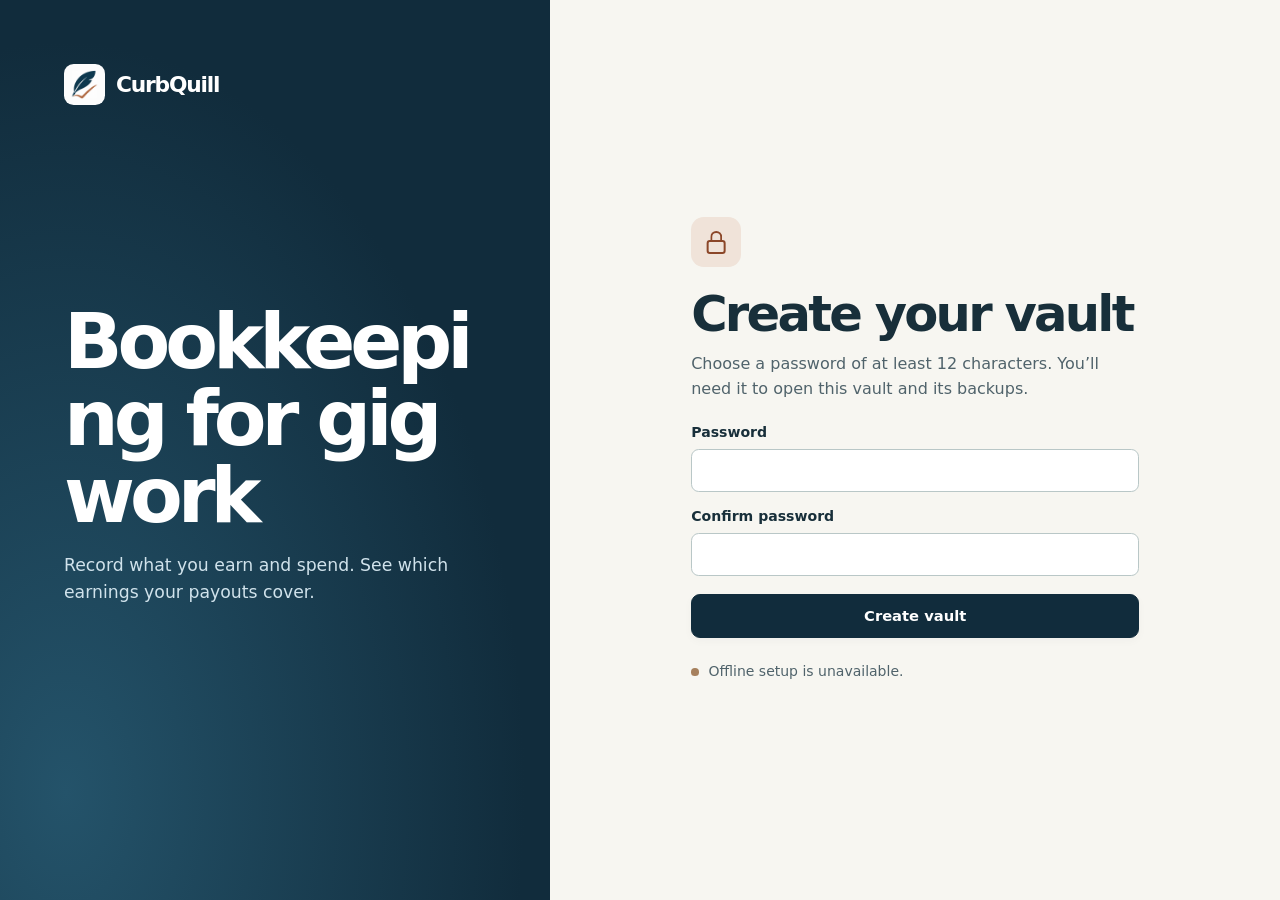
==== index.html @ 488014d4 "Add files via upload" ====
<!doctype html>
<html lang="en">
<head>
  <meta charset="utf-8">
  <meta name="viewport" content="width=device-width, initial-scale=1">
  <meta name="theme-color" content="#112c3c">
  <meta name="description" content="CurbQuill is an offline record book for gig workers.">
  <meta http-equiv="Content-Security-Policy" content="default-src 'self'; script-src 'self'; style-src 'self'; img-src 'self'; connect-src 'self'; worker-src 'self'; object-src 'none'; base-uri 'none'; form-action 'none'">
  <title>CurbQuill</title>
  <link rel="icon" href="./assets/icon-192.png">
  <link rel="apple-touch-icon" href="./assets/icon-192.png">
  <link rel="manifest" href="./manifest.webmanifest">
  <link rel="stylesheet" href="./styles.css">
  <script type="module" src="./app.js"></script>
</head>
<body>
  <a class="skip" href="#main" id="skip-app" hidden>Skip to content</a>
  <div id="gate" class="gate">
    <div class="gate-brand">
      <a class="brand" href="./"><img src="./assets/icon-192.png" alt=""><span>CurbQuill</span></a>
      <div class="gate-intro">
        <p class="gate-title">Bookkeeping for gig work</p>
        <p>Record what you earn and spend. See which earnings your payouts cover.</p>
      </div>
    </div>
    <main class="gate-main" id="unlock-main">
      <div class="gate-content">
        <div class="gate-icon" aria-hidden="true"></div>
        <h1 id="gate-title">Opening CurbQuill</h1>
        <p id="gate-description">Checking local browser storage…</p>
        <form id="gate-form" hidden>
          <label>Password <input id="password" type="password" maxlength="1024" required></label>
          <label id="confirm-label" hidden>Confirm password <input id="confirm-password" type="password" autocomplete="new-password" maxlength="1024"></label>
          <button class="primary" id="gate-action" type="submit">Unlock vault</button>
        </form>
        <p id="gate-error" class="message error" role="alert" hidden></p>
        <div class="gate-offline"><span class="dot" aria-hidden="true"></span><span data-offline>Setting up offline access…</span></div>
        <button class="secondary update" data-update hidden type="button">Apply app update</button>
      </div>
    </main>
  </div>

  <div id="app" class="layout" hidden>
    <aside class="sidebar">
      <div class="sidebar-top">
        <div class="brand"><img src="./assets/icon-192.png" alt=""><span>CurbQuill</span></div>
        <button id="mobile-lock" class="light mobile-lock" type="button">Lock</button>
      </div>
      <nav aria-label="Workspace">
        <button type="button" data-page="book" aria-current="page"><span aria-hidden="true">▤</span>Record book</button>
        <button type="button" data-page="payouts"><span aria-hidden="true">≋</span>Payout review</button>
        <button type="button" data-page="transfer"><span aria-hidden="true">⇄</span>Import &amp; export</button>
        <button type="button" data-page="vault"><span aria-hidden="true">◇</span>Vault</button>
      </nav>
      <div class="sidebar-bottom">
        <p class="offline"><span class="dot" aria-hidden="true"></span><span data-offline>Setting up offline access…</span></p>
        <button class="light update" data-update hidden type="button">Apply app update</button>
        <button class="light" id="desktop-lock" type="button">Lock vault</button>
      </div>
    </aside>

    <main class="main" id="main" tabindex="-1">
      <p id="feedback" class="message" role="status" hidden></p>

      <section id="book" aria-labelledby="book-title" class="page">
        <header class="page-header">
          <div><p class="eyebrow">Bookkeeping</p><h1 id="book-title" tabindex="-1">Record book</h1><p>Track gig income and business expenses in one place.</p></div>
          <button class="primary" id="add-record" type="button"><span aria-hidden="true">＋</span> New record</button>
        </header>
        <section class="summary" aria-labelledby="totals-title">
          <div class="section-title"><h2 id="totals-title">Whole record book</h2><span id="whole-count" class="muted"></span></div>
          <div id="whole-metrics" class="metrics"></div>
        </section>
        <section class="card ledger" aria-labelledby="records-title">
          <div class="section-title ledger-title"><h2 id="records-title">Transactions</h2><button class="text" id="clear-filters" type="button">Clear filters</button></div>
          <form id="filters" class="filters" role="search">
            <label class="search">Search records <input name="query" type="search" placeholder="Notes or reference"></label>
            <label>From <input name="from" type="date" min="2000-01-01" max="2099-12-31"></label>
            <label>Through <input name="through" type="date" min="2000-01-01" max="2099-12-31"></label>
            <label>Category <select name="category"></select></label>
            <label>Platform <select name="platform"></select></label>
          </form>
          <div class="filtered" id="filtered-summary" aria-live="polite"></div>
          <div class="table-wrap" id="ledger-table-wrap">
            <table class="data-table" id="ledger-table">
              <caption class="sr">Transactions in the current view</caption>
              <thead><tr><th scope="col">Date</th><th scope="col">Record</th><th scope="col">Platform</th><th scope="col">Category</th><th class="number" scope="col">Amount</th><th scope="col"><span class="sr">Edit</span></th></tr></thead>
              <tbody id="ledger-body"></tbody>
            </table>
          </div>
          <div class="empty" id="ledger-empty" hidden></div>
          <div id="ledger-pagination" class="pagination" hidden>
            <button class="secondary" id="ledger-prev" type="button">Previous</button>
            <span id="ledger-page"></span>
            <button class="secondary" id="ledger-next" type="button">Next</button>
          </div>
        </section>
      </section>

      <section id="payouts" aria-labelledby="payouts-title" class="page" hidden>
        <header class="page-header">
          <div><p class="eyebrow">Reconciliation</p><h1 id="payouts-title" tabindex="-1">Payout review</h1><p>Match cash received to earnings you’ve already recorded.</p></div>
          <button class="primary" id="add-payout" type="button"><span aria-hidden="true">＋</span> Record payout</button>
        </header>
        <div id="payout-metrics" class="metrics"></div>
        <p id="payout-notice" class="message" hidden>Unexplained cash is listed below. Your recorded earnings may be incomplete.</p>
        <div class="review-columns">
          <section class="card review-card" aria-labelledby="received-title">
            <div class="section-title"><h2 id="received-title">Payouts received</h2>
              <label class="sr" for="payout-status-filter">Payout status</label>
              <select id="payout-status-filter">
                <option value="">All statuses</option><option value="open">Needs explanation</option>
                <option value="pending">Pending review</option><option value="confirmed">Matched</option>
              </select>
            </div>
            <div id="payout-list" class="record-list"></div>
          </section>
          <section class="card review-card" aria-labelledby="outstanding-title">
            <div class="section-title"><div><h2 id="outstanding-title">Unsettled earnings</h2><p class="muted">Balances after confirmed allocations.</p></div></div>
            <div id="outstanding-list" class="record-list"></div>
          </section>
        </div>
      </section>

      <section id="transfer" aria-labelledby="transfer-title" class="page" hidden>
        <header class="page-header"><div><p class="eyebrow">Data transfer</p><h1 id="transfer-title" tabindex="-1">Import &amp; export</h1><p>Bring in a local CSV or prepare a copy of your records.</p></div></header>
        <div class="utility-grid">
          <section class="card utility"><h2>Import a CSV</h2><p>Map columns, check the preview, and review possible duplicates before saving.</p>
            <button class="primary" id="start-import" type="button">Import CSV</button><p id="mapping-count" class="muted"></p></section>
          <section class="card utility"><h2>Export records</h2><p>Choose the entire book or the current filtered view of transactions.</p>
            <button class="secondary" id="start-export" type="button">Export CSV</button></section>
        </div>
        <section class="card utility csv-guide">
          <h2>CSV format</h2>
          <p>Use UTF-8, a header row, dates as YYYY-MM-DD, and positive USD amounts such as <code>35.00</code>. Map a platform and a type, or supply defaults. Use a reference for every row or give the file a stable batch reference.</p>
          <p>Types are <code>income</code>, <code>expense</code>, and <code>payout</code>. A whole-book export includes all three types. Filtered exports include the visible transaction scope across all pages. Use an encrypted backup to preserve payout links, history, and settings.</p>
          <p>For the verified native synthetic CSV, the original columns are recognized. Set a platform label for the imported records.</p>
        </section>
      </section>

      <section id="vault" aria-labelledby="vault-title" class="page" hidden>
        <header class="page-header"><div><p class="eyebrow">Local storage</p><h1 id="vault-title" tabindex="-1">Vault</h1><p>Manage locking, offline access, and encrypted backups.</p></div></header>
        <div class="utility-grid">
          <section class="card utility"><h2>Locking</h2><p>Lock the vault now or choose how long it can sit idle.</p>
            <form id="lock-settings" class="inline-form"><label>Lock after
              <select name="minutes"><option value="1">1 minute</option><option value="5">5 minutes</option><option value="15">15 minutes</option><option value="30">30 minutes</option></select>
            </label><button type="submit" class="secondary">Save setting</button></form>
            <button id="settings-lock" class="text" type="button">Lock now</button>
          </section>
          <section class="card utility"><h2>Offline &amp; installation</h2><p data-offline>Setting up offline access…</p>
            <p>Use your browser’s install or Add to Home Screen option when available.</p>
            <button class="secondary" id="install" type="button" hidden>Install CurbQuill</button>
            <button class="secondary update" data-update hidden type="button">Apply app update</button>
          </section>
          <section class="card utility"><h2>Encrypted backup</h2><p>Download the entire book, including settings and payout reviews. Keep the file and its vault password somewhere you control.</p>
            <button id="backup" class="primary" type="button">Download encrypted backup</button></section>
          <section class="card utility"><h2>Restore a backup</h2><p>Preview an encrypted backup before replacing this vault’s records and settings. You’ll need the password used to create the backup.</p>
            <button id="start-restore" class="secondary" type="button">Restore encrypted backup</button></section>
        </div>
      </section>
    </main>
  </div>

  <dialog id="entry-dialog" aria-labelledby="entry-title">
    <form id="entry-form">
      <div class="dialog-head"><h2 id="entry-title">New record</h2><button class="text" type="button" data-close>Cancel</button></div>
      <div class="dialog-body">
        <div class="form-grid">
          <label>Record type <select name="kind"></select></label>
          <label>Date <input name="date" type="date" min="2000-01-01" max="2099-12-31" required></label>
          <label>Platform <input name="platform" list="platforms" maxlength="70" placeholder="e.g. DoorDash" required></label>
          <label>Source account <input name="account" maxlength="70" placeholder="Optional"></label>
          <label>Category <select name="category"></select></label>
          <label>Amount (USD) <input name="amount" inputmode="decimal" placeholder="0.00" maxlength="10" required></label>
          <label class="span">Reference <input name="reference" maxlength="160" required aria-describedby="reference-hint"></label>
          <p class="form-note span" id="reference-hint">Use the same reference if you retry this record.</p>
          <label class="span">Notes <textarea name="notes" maxlength="800" rows="3" placeholder="Optional"></textarea></label>
          <label class="span" id="correction-label" hidden>Correction reason <input name="reason" maxlength="240"></label>
          <label class="check span" id="distinct-label" hidden><input name="distinct" type="checkbox"> I checked the similar record. This is a separate payment or purchase.</label>
        </div>
        <p class="message error" data-error role="alert" hidden></p>
      </div>
      <div class="dialog-actions"><button class="primary" id="save-entry" type="submit">Save record</button></div>
    </form>
  </dialog>

  <dialog id="match-dialog" class="wide-dialog" aria-labelledby="match-title">
    <form id="match-form">
      <div class="dialog-head"><h2 id="match-title">Match payout</h2><button class="text" type="button" data-close>Close</button></div>
      <div class="dialog-body" id="match-body"></div>
      <div class="dialog-actions" id="match-actions"></div>
    </form>
  </dialog>

  <dialog id="import-dialog" class="wide-dialog" aria-labelledby="import-title">
    <form id="import-form">
      <div class="dialog-head"><h2 id="import-title">Import CSV</h2><button class="text" type="button" data-close>Cancel</button></div>
      <div class="dialog-body">
        <label id="csv-picker">Local CSV file <input id="csv-file" type="file" accept=".csv,text/csv,text/plain"></label>
        <div id="csv-mapping" hidden>
          <p id="csv-filename" class="muted"></p>
          <div class="form-grid">
            <label class="span">Saved mapping <select id="csv-preset"></select></label>
            <div id="mapping-fields" class="form-grid span"></div>
            <label>Default platform <input id="csv-platform" maxlength="70"></label>
            <label>Default source account <input id="csv-account" maxlength="70"></label>
            <label>Default record type <select id="csv-kind"></select></label>
            <label>Batch reference <input id="csv-batch" maxlength="50" placeholder="e.g. delivery-2026-11" aria-describedby="batch-hint"></label>
            <p class="form-note span" id="batch-hint">Required for rows without references. Keep the same batch reference and row order on retry.</p>
          </div>
        </div>
        <section id="csv-preview" aria-labelledby="csv-review-title" hidden>
          <h3 id="csv-review-title" tabindex="-1">Review import</h3>
          <p id="csv-preview-summary"></p>
          <div id="csv-preview-rows" class="preview-scroll" tabindex="0" aria-label="CSV preview rows"></div>
          <label>Save mapping as <input id="csv-mapping-name" maxlength="60" placeholder="Optional"></label>
        </section>
        <p class="message error" data-error role="alert" hidden></p>
      </div>
      <div class="dialog-actions">
        <button class="secondary" id="csv-back" type="button" hidden>Edit mapping</button>
        <button class="primary" id="preview-csv" type="submit" disabled>Preview rows</button>
      </div>
    </form>
  </dialog>

  <dialog id="export-dialog" aria-labelledby="export-title">
    <form id="export-form">
      <div class="dialog-head"><h2 id="export-title">Export CSV</h2><button class="text" type="button" data-close>Cancel</button></div>
      <div class="dialog-body">
        <label>Export scope <select name="scope"></select></label>
        <p class="message warning">CSV is plaintext. Anyone with the file can read its amounts, references, and notes.</p>
      </div>
      <div class="dialog-actions"><button class="primary" type="submit">Download plaintext CSV</button></div>
    </form>
  </dialog>

  <dialog id="restore-dialog" aria-labelledby="restore-title">
    <form id="restore-form">
      <div class="dialog-head"><h2 id="restore-title">Restore encrypted backup</h2><button class="text" type="button" data-close>Cancel</button></div>
      <div class="dialog-body">
        <div id="restore-inputs" class="stack">
          <label>Backup file <input name="file" type="file" accept=".cqvault,application/json" required></label>
          <label>Backup password <input name="password" type="password" maxlength="1024" autocomplete="off" required></label>
        </div>
        <section id="restore-preview" hidden></section>
        <p class="message error" data-error role="alert" hidden></p>
      </div>
      <div class="dialog-actions"><button class="primary" id="restore-submit" type="submit">Preview backup</button></div>
    </form>
  </dialog>
  <datalist id="platforms"></datalist>
</body>
</html>
---- styles.css ----
:root {
  color-scheme: light;
  --navy: #112c3c;
  --navy-light: #1e4052;
  --ink: #182f3a;
  --muted: #50636b;
  --page: #f7f6f1;
  --white: #ffffff;
  --line: #dce2dc;
  --copper: #9b5332;
  --green: #21644f;
  --mint: #eaf3ed;
  --focus: #ae562d;
  --shadow: 0 3px 10px #142e3b08;
  font-family: "Segoe UI", system-ui, sans-serif;
  font-size: 100%;
  color: var(--ink);
  background: var(--page);
}
* { box-sizing: border-box; }
body { margin: 0; min-width: 260px; line-height: 1.55; }
button, input, select, textarea { font: inherit; }
button, a, input, select, textarea { -webkit-tap-highlight-color: transparent; }
:focus-visible { outline: 3px solid var(--focus); outline-offset: 3px; }
[hidden] { display: none !important; }
a { color: var(--green); }
h1, h2, h3, p { margin: 0; }
h1 { font-size: clamp(2.25rem, 4.6vw, 3.65rem); letter-spacing: -.055em; line-height: 1.05; }
h2 { font-size: 1.22rem; letter-spacing: -.025em; line-height: 1.25; }
h3 { font-size: 1.12rem; letter-spacing: -.015em; }
p { overflow-wrap: anywhere; }
.muted { color: var(--muted); font-size: .875rem; }
.sr, .skip:not(:focus) { position: absolute; width: 1px; height: 1px; margin: -1px; overflow: hidden; clip-path: inset(50%); white-space: nowrap; }
.skip:focus { z-index: 3; position: fixed; top: .75rem; left: .75rem; padding: .7rem 1rem; background: white; border-radius: .4rem; }
.brand { display: inline-flex; align-items: center; gap: .7rem; color: inherit; font-size: 1.36rem; font-weight: 750; letter-spacing: -.055em; text-decoration: none; }
.brand img { width: 2.55rem; height: 2.55rem; border-radius: .6rem; }
button { cursor: pointer; min-height: 2.75rem; border-radius: .56rem; border: 1px solid transparent; font-size: .92rem; font-weight: 650; padding: .55rem .9rem; line-height: 1.25; }
button:disabled { opacity: .54; cursor: default; }
.primary { color: white; background: var(--navy); border-color: var(--navy); box-shadow: var(--shadow); }
.primary:hover:enabled { background: var(--navy-light); }
.secondary { color: var(--navy); background: white; border-color: #bfcac8; }
.secondary:hover:enabled { background: #edf3f2; }
.text { color: var(--green); background: transparent; }
.text:hover:enabled { background: var(--mint); }
.light { color: white; background: transparent; border-color: #7393a2; }
.light:hover:enabled { background: var(--navy-light); }
label { display: block; font-size: .88rem; font-weight: 640; min-width: 0; }
input:not([type=checkbox]), select, textarea { width: 100%; display: block; border: 1px solid #b9c7c7; border-radius: .48rem; padding: .54rem .65rem; min-height: 2.7rem; color: var(--ink); background: white; font-size: 1rem; line-height: 1.35; }
select { appearance: none; padding-right: 1.9rem; background-image: linear-gradient(45deg, transparent 50%, #526871 50%), linear-gradient(135deg, #526871 50%, transparent 50%); background-size: 5px 5px, 5px 5px; background-position: right 15px center, right 10px center; background-repeat: no-repeat; }
textarea { resize: vertical; }
input::placeholder, textarea::placeholder { color: #5f6c71; }
label > input:not([type=checkbox]), label > select, label > textarea { margin-top: .31rem; }
input[type=checkbox] { width: 1.13rem; height: 1.13rem; accent-color: var(--green); flex: 0 0 auto; }
.check { display: flex; align-items: flex-start; gap: .45rem; }
.gate { min-height: 100vh; min-height: 100dvh; display: grid; grid-template-columns: minmax(300px, .86fr) 1.14fr; }
.gate-brand { position: relative; background: radial-gradient(ellipse at 12% 88%, #24536a 0%, var(--navy) 67%); color: white; display: flex; flex-direction: column; justify-content: center; gap: 3rem; padding: clamp(1.5rem, 5vw, 5rem); }
.gate-brand .brand { position: absolute; top: clamp(1.5rem, 5vw, 5rem); }
.gate-intro { max-width: 32rem; }
.eyebrow { color: var(--copper); font-size: .82rem; letter-spacing: .12em; font-weight: 750; text-transform: uppercase; }
.gate-title { font-size: clamp(2.65rem, 6vw, 5.3rem); line-height: 1; letter-spacing: -.065em; font-weight: 720; margin: .65rem 0 1.1rem; }
.gate-title + p { color: #d0e2eb; font-size: 1.08rem; max-width: 25rem; }
.gate-main { display: grid; align-items: center; padding: clamp(1.3rem, 5vw, 5rem); }
.gate-content { width: min(100%, 28rem); margin-inline: auto; }
.gate-icon { position: relative; background: #f0e3d9; color: #8b4628; border-radius: .8rem; width: 3.1rem; height: 3.1rem; margin-bottom: 1.3rem; }
.gate-icon::before, .gate-icon::after { content: ""; position: absolute; left: 50%; transform: translateX(-50%); border: 2px solid currentColor; }
.gate-icon::before { width: .92rem; height: .65rem; top: 1.4rem; border-radius: .2rem; }
.gate-icon::after { width: .47rem; height: .55rem; top: .87rem; border-bottom: 0; border-radius: .5rem .5rem 0 0; }
.gate-content h1 { font-size: clamp(2rem, 4vw, 3.1rem); }
.gate-content h1 + p { margin-block: .75rem 1.3rem; color: var(--muted); }
.gate-content form { display: grid; gap: .85rem; }
.gate-content form button { margin-top: .32rem; }
.gate-offline { display: flex; align-items: center; gap: .6rem; color: var(--muted); margin-top: 1.4rem; font-size: .875rem; }
.dot { display: inline-block; width: .48rem; height: .48rem; flex: 0 0 auto; background: #a6805d; border-radius: 50%; }
body.offline-ready .dot { background: #5d9d83; }
.update { margin-top: .55rem; }
.layout { display: grid; grid-template-columns: 228px minmax(0, 1fr); min-height: 100vh; }
.sidebar { position: sticky; top: 0; height: 100vh; height: 100dvh; overflow-y: auto; background: var(--navy); color: white; padding: 1.6rem 1rem 1.1rem; display: flex; flex-direction: column; gap: 2.05rem; }
.sidebar .brand { margin-left: .5rem; }
.sidebar nav { display: grid; gap: .32rem; }
.sidebar nav button { background: transparent; color: #e1ecf1; text-align: left; display: flex; align-items: center; gap: .7rem; min-height: 2.9rem; }
.sidebar nav button:hover, .sidebar nav button[aria-current=page] { background: #23485c; color: white; }
.sidebar nav button[aria-current=page] { box-shadow: inset 3px 0 #e6a376; }
.sidebar nav button span { color: #f0bb96; font-size: 1.15rem; width: 1.15rem; text-align: center; }
.sidebar-bottom { margin-top: auto; display: grid; gap: .4rem; }
.offline { display: flex; align-items: center; gap: .6rem; margin: 0 .1rem .3rem; color: #d5e4ea; font-size: .83rem; }
.mobile-lock { display: none; }
.main { width: min(100%, 1430px); padding: 2.6rem clamp(1.3rem, 3.7vw, 4rem) 4.5rem; margin-inline: auto; }
.page-header { display: flex; gap: 1rem; align-items: end; justify-content: space-between; margin-bottom: 1.9rem; }
.page-header h1 { margin-top: .36rem; }
.page-header h1 + p { color: var(--muted); margin-top: .55rem; }
.page-header button { white-space: nowrap; }
.page-header button span { font-size: 1rem; }
.summary { margin-bottom: 1.65rem; }
.section-title { display: flex; justify-content: space-between; align-items: center; gap: .6rem; margin-bottom: .8rem; }
.metrics { display: grid; grid-template-columns: repeat(4, minmax(0, 1fr)); gap: .65rem; margin-bottom: .5rem; }
.metric { background: var(--white); border: 1px solid var(--line); border-radius: .72rem; min-width: 0; padding: .78rem 1rem .85rem; box-shadow: var(--shadow); }
.metric span { color: var(--muted); font-size: .875rem; font-weight: 620; }
.metric strong { display: block; font-size: clamp(1.18rem, 2.6vw, 2rem); letter-spacing: -.053em; font-variant-numeric: tabular-nums; line-height: 1.17; margin-top: .24rem; overflow-wrap: anywhere; }
.metric small { display: block; margin-top: .38rem; font-size: .78rem; color: var(--muted); }
.metric.accent { background: var(--mint); border-color: #cbdcd1; }
.metric.cash { background: #f3eee8; border-color: #e1d7ca; }
.card { background: white; border: 1px solid var(--line); border-radius: .85rem; box-shadow: var(--shadow); min-width: 0; }
.ledger { overflow: hidden; }
.ledger-title { margin: .9rem 1.15rem .35rem; }
.filters { display: grid; grid-template-columns: 1.5fr repeat(4, minmax(0, 1fr)); gap: .6rem; margin: 0 1.15rem 1rem; }
.filtered { display: flex; flex-wrap: wrap; align-items: baseline; gap: .25rem 1rem; padding: .64rem 1.15rem; border-block: 1px solid var(--line); background: #f2f5f2; font-size: .875rem; color: var(--muted); font-variant-numeric: tabular-nums; }
.filtered strong { color: var(--ink); }
.table-wrap { overflow-x: auto; }
table { width: 100%; border-collapse: collapse; }
th, td { padding: .61rem .7rem; text-align: left; overflow-wrap: anywhere; }
th:first-child, td:first-child { padding-left: 1.15rem; }
th:last-child, td:last-child { padding-right: 1.15rem; }
th { color: var(--muted); font-size: .875rem; }
td { border-top: 1px solid #e9eeea; font-size: .92rem; }
td small, .record-list small { display: block; color: var(--muted); font-size: .82rem; }
td .description { max-width: 34ch; white-space: nowrap; text-overflow: ellipsis; overflow: hidden; }
td button { padding: .4rem .65rem; }
.number { text-align: right; font-variant-numeric: tabular-nums; }
.empty { padding: 2rem 1.15rem; text-align: center; color: var(--muted); }
.empty strong { display: block; color: var(--ink); margin-bottom: .3rem; }
.empty .secondary { margin-top: .85rem; }
.pagination { display: flex; justify-content: end; align-items: center; gap: .7rem; border-top: 1px solid var(--line); padding: .6rem 1.15rem; font-size: .88rem; }
.review-columns, .utility-grid { display: grid; grid-template-columns: 1fr 1fr; gap: .9rem; margin-top: 1rem; }
.review-card, .utility { padding: 1.15rem; }
.review-card .section-title select { width: auto; max-width: 52%; font-size: .875rem; }
.record-list .item { padding: .75rem 0; border-top: 1px solid var(--line); display: flex; justify-content: space-between; align-items: start; gap: .65rem; }
.record-list .item > div { min-width: 0; }
.record-list .item p { overflow-wrap: anywhere; }
.record-list .item .side { text-align: right; flex: 0 0 auto; }
.record-list .item .amount { font-weight: 740; font-variant-numeric: tabular-nums; }
.record-list .item .text { display: block; margin-left: auto; }
.badge { display: inline-block; border-radius: 3rem; padding: .12rem .5rem; background: #f6ead9; color: #735126; font-size: .79rem; font-weight: 690; margin-top: .26rem; }
.badge.confirmed { background: var(--mint); color: #23624d; }
.badge.pending { background: #e8eff4; color: #34596f; }
.utility p { color: var(--muted); margin-top: .48rem; }
.utility button, .utility .inline-form { margin-top: .85rem; }
.utility .inline-form button { margin-top: 0; }
.csv-guide { margin-top: .9rem; }
.inline-form { display: flex; align-items: end; gap: .65rem; flex-wrap: wrap; }
.inline-form label { flex: 1 1 8rem; }
.message { margin-block: .75rem; padding: .65rem .8rem; border: 1px solid #bfd5ca; border-radius: .55rem; background: #edf5ef; color: #275542; font-size: .9rem; }
.main > .message { margin: 0 0 .9rem; }
.message.error { background: #fbeeea; border-color: #e9c3b7; color: #8a341e; }
.message.warning { background: #fcf1dd; border-color: #ecd0a4; color: #6c461d; }
dialog { border: 1px solid #cbd5d1; border-radius: .9rem; width: min(calc(100% - 1.4rem), 34rem); max-height: min(90vh, 90dvh); padding: 0; color: var(--ink); box-shadow: 0 12px 55px #0a212e45; }
dialog.wide-dialog { width: min(calc(100% - 1.4rem), 51rem); }
dialog::backdrop { background: #0d2439a3; }
dialog > form { max-height: min(89vh, 89dvh); display: flex; flex-direction: column; }
.dialog-head, .dialog-actions { padding: .62rem 1rem; display: flex; gap: .6rem; justify-content: space-between; align-items: center; border-bottom: 1px solid var(--line); }
.dialog-head button { flex-shrink: 0; }
.dialog-body { padding: 1rem; overflow-y: auto; }
.dialog-actions { border-bottom: 0; border-top: 1px solid var(--line); justify-content: end; flex-wrap: wrap; }
.form-grid { display: grid; grid-template-columns: 1fr 1fr; gap: .68rem; }
.form-grid .span { grid-column: 1 / -1; }
.form-note { font-size: .875rem; color: var(--muted); }
.stack { display: grid; gap: .75rem; }
.match-summary { margin: .65rem 0; }
.match-summary .metrics { margin: .55rem 0 0; }
.match-summary .metric strong { font-size: clamp(1.1rem, 2vw, 1.5rem); }
.match-links { display: grid; gap: .6rem; margin: .6rem 0; }
.allocation { display: grid; grid-template-columns: 1fr 8rem auto; gap: .55rem; align-items: end; }
.related-summary { padding: .55rem 0; border-top: 1px solid var(--line); margin-top: .4rem; }
.dialog-body details { margin-top: .8rem; }
.dialog-body summary { font-weight: 650; cursor: pointer; padding-block: .35rem; }
.preview-scroll { max-height: 19rem; overflow: auto; margin: .7rem 0; border: 1px solid var(--line); border-radius: .55rem; }
.preview-scroll table { min-width: 37rem; }
.preview-scroll th { position: sticky; top: 0; background: #f2f5f2; }
.preview-scroll small { white-space: pre-wrap; }
.preview-scroll td:first-child, .preview-scroll th:first-child { padding-left: .7rem; }
#csv-filename { padding-block: .65rem; }
#restore-preview p + p { margin-top: .55rem; }
@media (max-width: 1050px) {
  .filters { grid-template-columns: repeat(4, minmax(0, 1fr)); }
  .filters .search { grid-column: 1 / -1; }
  .layout { grid-template-columns: 200px minmax(0, 1fr); }
}
@media (max-width: 780px) {
  .layout { display: block; }
  .sidebar { position: static; height: auto; padding: .8rem .75rem .55rem; gap: .5rem; }
  .sidebar-top { display: flex; justify-content: space-between; align-items: center; gap: .4rem; }
  .sidebar .brand { margin-left: .25rem; }
  .sidebar nav { grid-template-columns: repeat(4, 1fr); gap: .22rem; }
  .sidebar nav button { padding: .37rem .2rem; font-size: .8rem; line-height: 1.15; text-align: center; flex-direction: column; justify-content: center; gap: .18rem; }
  .sidebar nav button[aria-current=page] { box-shadow: inset 0 -2px #e6a376; }
  .sidebar-bottom { display: none; }
  .mobile-lock { display: inline-block; }
  .main { padding: 1.4rem .85rem 3rem; }
  .page-header { margin-bottom: 1.25rem; }
  .gate { display: block; }
  .gate-brand { padding: 1rem 1.3rem 1.3rem; gap: .75rem; }
  .gate-brand .brand { position: static; }
  .gate-title { display: none; }
  .gate-title + p { font-size: .95rem; margin-top: .2rem; }
  .gate-main { padding: 1.55rem 1.3rem 2rem; }
}
@media (max-width: 600px) {
  .metrics, .filters { grid-template-columns: 1fr 1fr; }
  .page-header { align-items: flex-start; flex-direction: column; gap: .65rem; }
  .review-columns, .utility-grid { grid-template-columns: minmax(0, 1fr); }
  .data-table, .data-table tbody { display: block; }
  .data-table thead { position: absolute; width: 1px; height: 1px; clip-path: inset(50%); overflow: hidden; }
  .data-table tr { display: grid; grid-template-columns: minmax(0, 1fr) auto; padding: .5rem .75rem; border-bottom: 1px solid #e9eeea; }
  .data-table td, .data-table td:first-child, .data-table td:last-child { padding: .2rem .4rem; border: 0; }
  .data-table td:nth-child(2) { grid-row: 1; grid-column: 1; }
  .data-table td:nth-child(1) { grid-row: 2; grid-column: 1; color: var(--muted); }
  .data-table td:nth-child(3) { grid-row: 3; grid-column: 1; }
  .data-table td:nth-child(4) { grid-row: 4; grid-column: 1; color: var(--muted); }
  .data-table td:nth-child(5) { grid-row: 1 / 3; grid-column: 2; }
  .data-table td:nth-child(6) { grid-row: 3 / 5; grid-column: 2; text-align: right; }
  .record-list .item .side { max-width: 44%; }
  .allocation { grid-template-columns: 1fr auto; }
  .allocation label:first-child { grid-column: 1 / -1; }
}
@media (max-width: 360px) {
  .form-grid { grid-template-columns: minmax(0, 1fr); }
  .sidebar nav button { font-size: .74rem; }
  .metric { padding-inline: .6rem; }
}
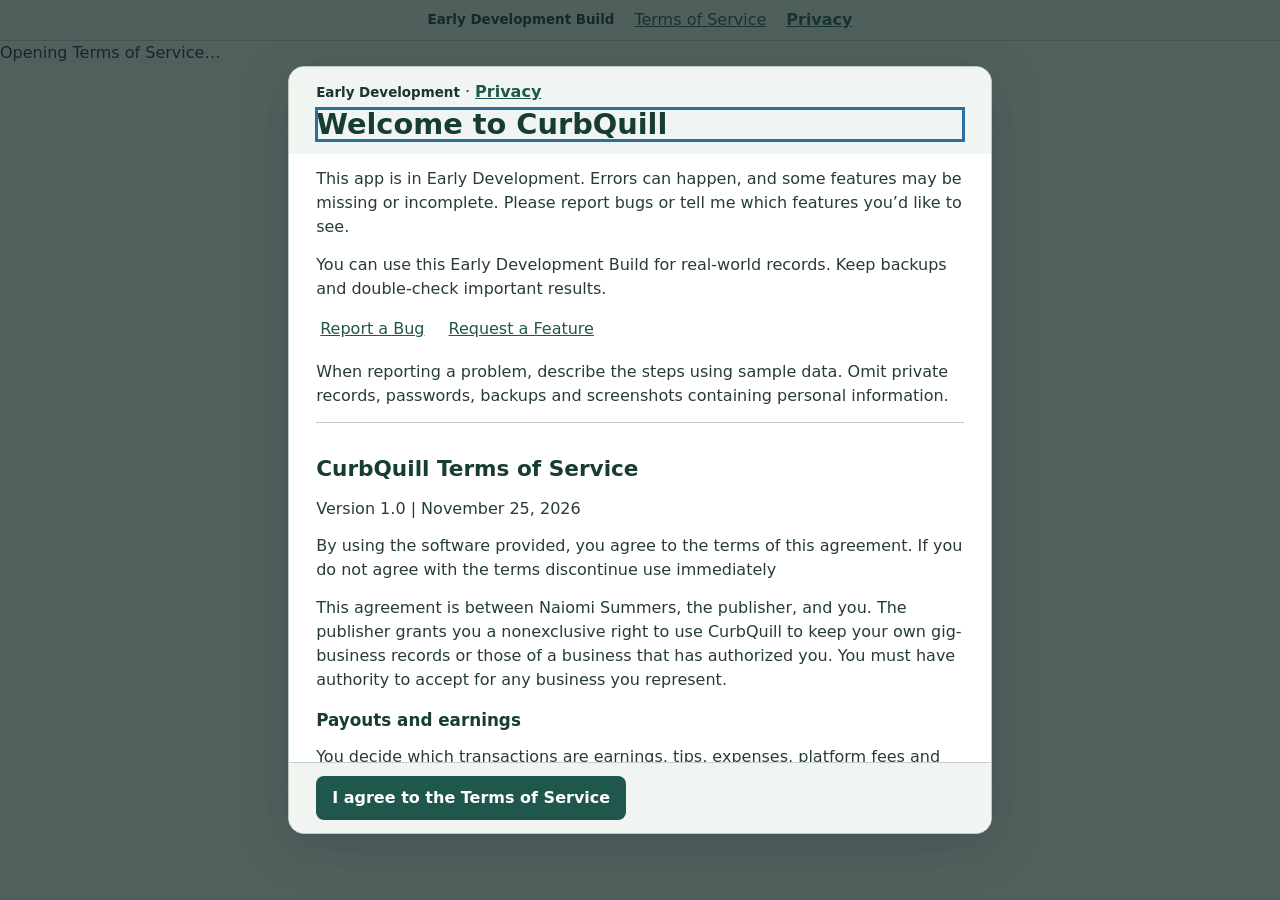
==== commit ceeae3cd: "Add files via upload" ====
--- a/index.html
+++ b/index.html
@@ -11,9 +11,12 @@
   <link rel="apple-touch-icon" href="./assets/icon-192.png">
   <link rel="manifest" href="./manifest.webmanifest">
   <link rel="stylesheet" href="./styles.css">
-  <script type="module" src="./app.js"></script>
+  
+<link rel="stylesheet" href="./terms.css"><script type="module" src="./terms-entry.mjs"></script>
 </head>
 <body>
+<p id="terms-loading">Opening Terms of Service…</p><noscript>Enable JavaScript to open this app.</noscript>
+<template id="application-template" data-entry="./app.js">
   <a class="skip" href="#main" id="skip-app" hidden>Skip to content</a>
   <div id="gate" class="gate">
     <div class="gate-brand">
@@ -250,5 +253,6 @@
     </form>
   </dialog>
   <datalist id="platforms"></datalist>
+</template>
 </body>
 </html>
--- a/terms.css
+++ b/terms.css
@@ -0,0 +1,27 @@
+.terms-bar,.terms-sheet { font: 400 1rem/1.5 system-ui, sans-serif; color: #19352f; }
+.terms-bar { position: relative; z-index: 1; display:flex; align-items:center; justify-content:center; flex-wrap:wrap; gap:.25rem 1rem; padding:.25rem .75rem; background:#edf4ee; border-bottom:1px solid #b8cabe; }
+.terms-bar span,.terms-title strong { font-weight:700; font-size:.84rem; }
+.terms-bar button,.terms-feedback a { background:transparent; color:#20574c; font:inherit; text-decoration:underline; border:none; box-shadow:none; min-height:32px; padding:.15rem .25rem; cursor:pointer; }
+dialog.terms-sheet { position:fixed; inset:0; margin:auto; width:min(44rem,calc(100vw - 1.5rem)); max-width:none; height: min(48rem,calc(100dvh - 1.5rem)); max-height:calc(100% - 1rem); padding:0; border:1px solid #b8cabe; border-radius:1rem; background:#fff; box-shadow:0 12px 50px #132a2933; overflow:hidden; }
+dialog.terms-sheet:not([open]) { display:none; }
+.terms-sheet::backdrop { background:rgba(18,38,36,.72); }
+.terms-frame { height:100%; display:grid; grid-template-rows:auto minmax(0,1fr) auto; }
+.terms-title,.terms-foot { padding:.8rem clamp(.85rem,4vw,1.7rem); background:#f0f5f1; }
+.terms-sheet h1 { color:#173c34; font:650 clamp(1.15rem,4vw,1.8rem)/1.15 system-ui,sans-serif; margin:.25rem 0 0; letter-spacing:normal; }
+.terms-scroll { padding:0 clamp(.85rem,4vw,1.7rem) 1rem; overflow:auto; overscroll-behavior:contain; }
+.terms-scroll p { color:#263c36; font:inherit; margin:.85em 0; }
+.terms-scroll article { border-top:1px solid #bdc9c1; padding-top:.6rem; }
+.terms-scroll h2,.terms-scroll h3 { color:#173c34; line-height:1.25; letter-spacing:normal; margin:1.1em 0 .35em; }
+.terms-scroll h2 { font-size:1.35rem; } .terms-scroll h3 { font-size:1.05rem; }
+.terms-scroll { overflow-wrap:anywhere; }
+.terms-feedback { display:flex; gap:1rem; flex-wrap:wrap; }
+.terms-foot { border-top:1px solid #c6d1ca; }
+.terms-foot button { background:#20574c; color:white; border:0; border-radius:.5rem; padding:.65rem 1rem; font:600 1rem/1.3 system-ui,sans-serif; min-height:44px; cursor:pointer; }
+.terms-error { color:#8e2720; margin:0 0 .5rem; } .terms-error:empty { display:none; }
+.terms-sheet :focus-visible,.terms-bar :focus-visible { outline:3px solid #2c70a3; outline-offset:-2px; }
+@media print { .terms-bar { display:none; } }
+
+
+.terms-bar[hidden],.terms-review[hidden] { display:none; }
+
+.terms-bar .privacy-link,.terms-title .privacy-link { color:#20574c; text-decoration:underline; font-weight:600; }
